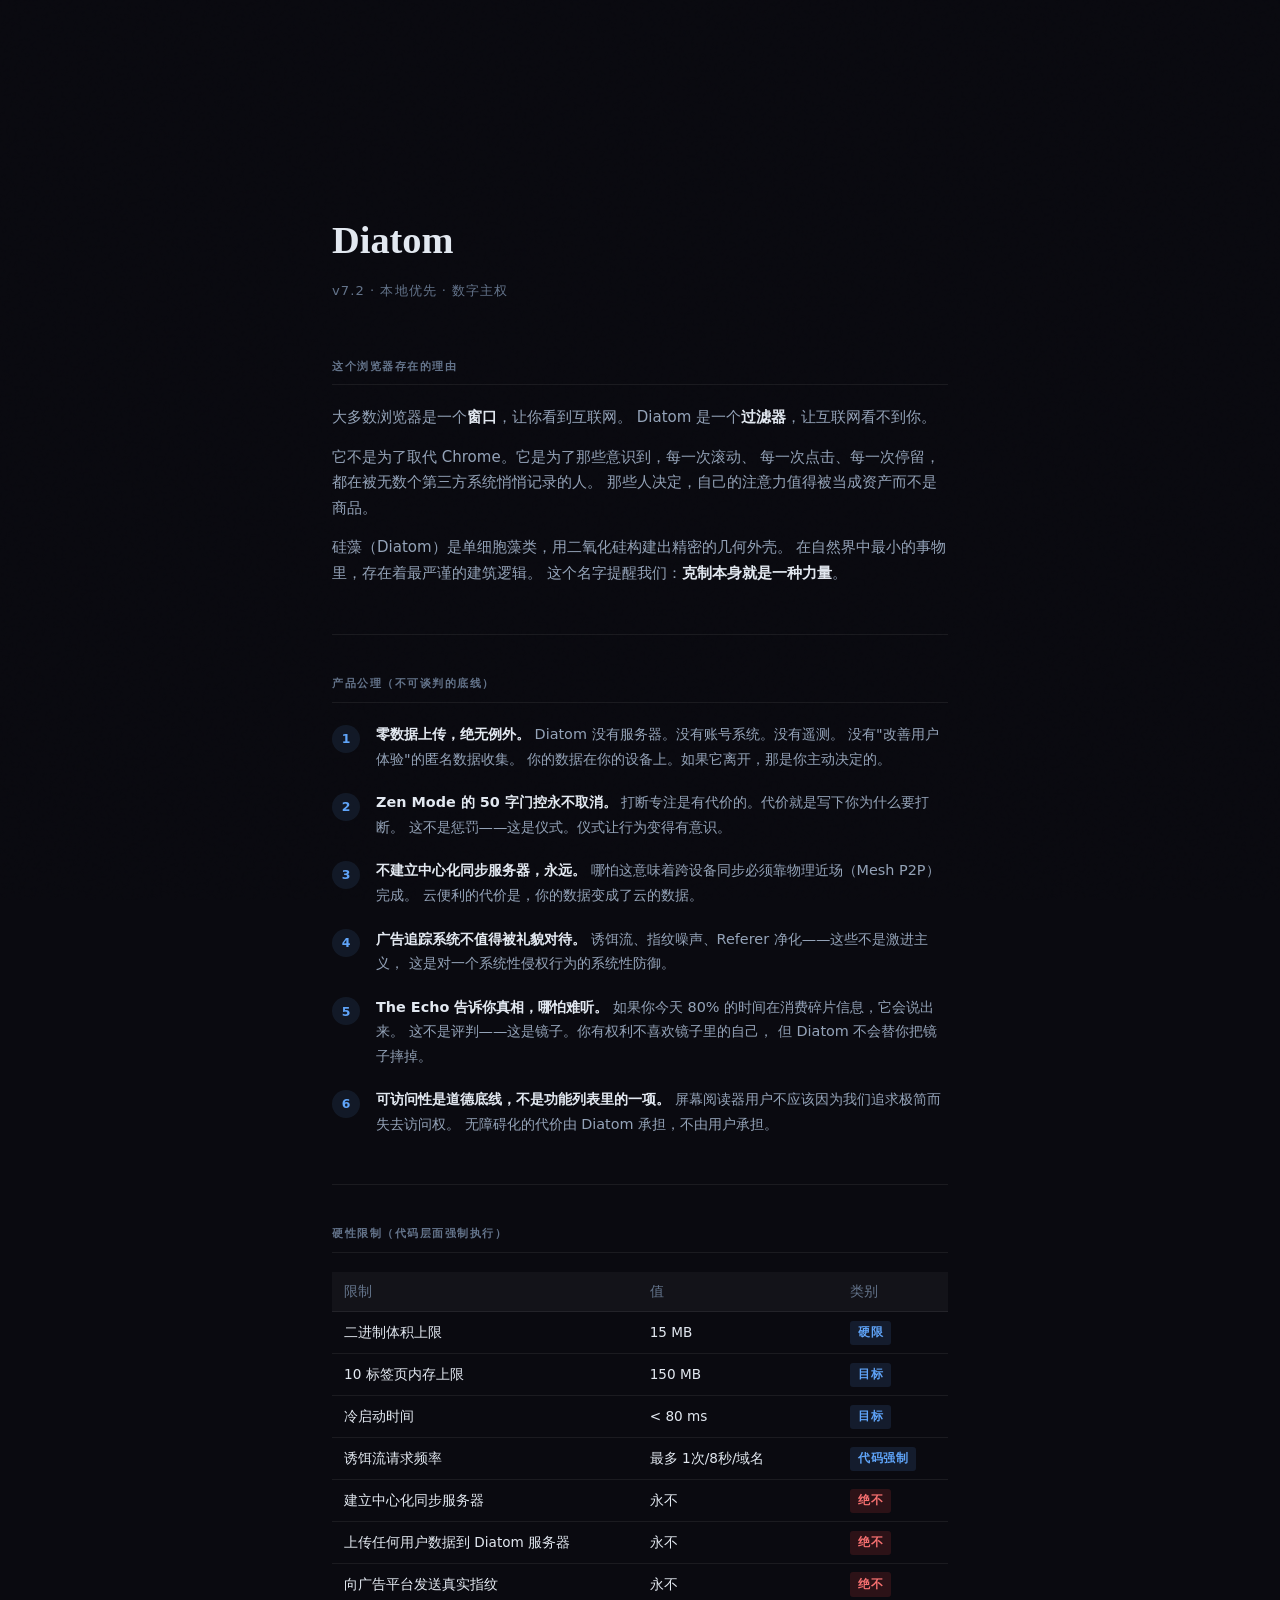
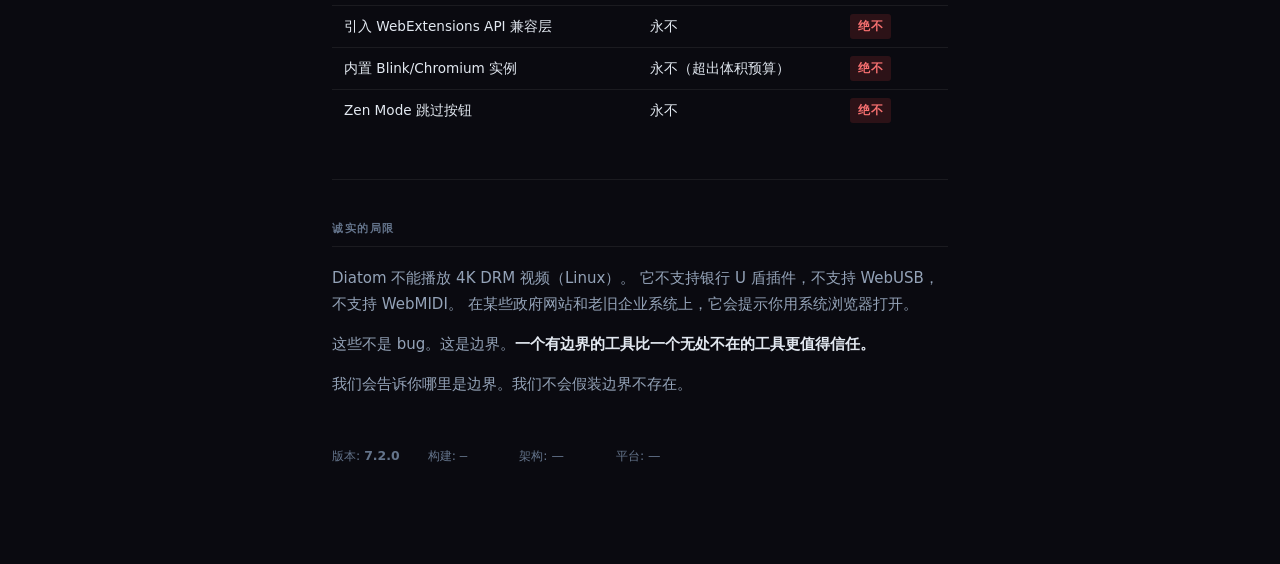
==== src/ui/about.html @ 50a4c8ef "Add files via upload" ====
<!DOCTYPE html>
<html lang="zh">
<head>
  <meta charset="UTF-8">
  <meta name="viewport" content="width=device-width, initial-scale=1">
  <title>关于 Diatom</title>
  <style>
    :root {
      --bg:    #0a0a10;
      --fg:    #e2e8f0;
      --muted: #64748b;
      --blue:  #60a5fa;
      --teal:  #2dd4bf;
      --amber: #fbbf24;
      --line:  rgba(255,255,255,.07);
    }
    * { box-sizing: border-box; margin: 0; padding: 0; }
    body {
      background: var(--bg); color: var(--fg);
      font-family: 'Inter', system-ui, sans-serif;
      font-size: 15px; line-height: 1.7;
      min-height: 100vh;
    }

    /* Film grain overlay */
    body::before {
      content: ''; position: fixed; inset: 0; z-index: 0; pointer-events: none;
      background-image: url("data:image/svg+xml,%3Csvg viewBox='0 0 256 256' xmlns='http://www.w3.org/2000/svg'%3E%3Cfilter id='noise'%3E%3CfeTurbulence type='fractalNoise' baseFrequency='0.9' numOctaves='4' stitchTiles='stitch'/%3E%3C/filter%3E%3Crect width='100%25' height='100%25' filter='url(%23noise)' opacity='0.04'/%3E%3C/svg%3E");
      opacity: .15;
    }

    .page { position: relative; z-index: 1; max-width: 680px; margin: 0 auto; padding: 5rem 2rem 6rem; }

    /* Diatom glyph */
    .glyph-wrap { display: flex; justify-content: center; margin-bottom: 3rem; }
    .glyph-wrap canvas { border-radius: 50%; }

    h1 {
      font-family: 'Playfair Display', Georgia, serif;
      font-size: 2.4rem; font-weight: 700;
      color: var(--fg); margin-bottom: .4rem;
    }
    .version { color: var(--muted); font-size: .82rem; letter-spacing: .08em; margin-bottom: 3.5rem; }

    section { margin-bottom: 3rem; }
    h2 {
      font-size: .68rem; letter-spacing: .14em; text-transform: uppercase;
      color: var(--muted); border-bottom: 1px solid var(--line);
      padding-bottom: .5rem; margin-bottom: 1.2rem;
    }
    p { color: #94a3b8; margin-bottom: .9rem; }
    p strong { color: var(--fg); font-weight: 600; }

    /* Hard limits table */
    .limits { width: 100%; border-collapse: collapse; font-size: .85rem; }
    .limits th {
      text-align: left; padding: .5rem .75rem;
      background: rgba(255,255,255,.04); color: var(--muted);
      font-weight: 500; border-bottom: 1px solid var(--line);
    }
    .limits td { padding: .5rem .75rem; border-bottom: 1px solid var(--line); }
    .limits tr:last-child td { border-bottom: none; }
    .limits .badge {
      display: inline-block; padding: .15rem .5rem; border-radius: 3px;
      font-size: .72rem; font-weight: 600; letter-spacing: .04em;
    }
    .badge-never  { background: rgba(239,68,68,.15);  color: #f87171; }
    .badge-always { background: rgba(96,165,250,.12); color: #60a5fa; }

    /* Axioms */
    .axiom { display: flex; gap: 1rem; margin-bottom: 1.2rem; align-items: flex-start; }
    .axiom-num {
      flex-shrink: 0; width: 28px; height: 28px; border-radius: 50%;
      background: rgba(96,165,250,.1); color: var(--blue);
      display: flex; align-items: center; justify-content: center;
      font-size: .78rem; font-weight: 700; margin-top: .15rem;
    }
    .axiom-body { color: #94a3b8; font-size: .9rem; }
    .axiom-body strong { color: var(--fg); }

    /* Build info */
    .meta { font-size: .78rem; color: var(--muted); margin-top: 3rem; }
    .meta span { display: inline-block; margin-right: 1.5rem; }
    #build-hash { font-family: 'Courier New', monospace; }

    /* Separator */
    hr { border: none; border-top: 1px solid var(--line); margin: 2.5rem 0; }
  </style>
</head>
<body>
<div class="page">

  <!-- Generative glyph (rendered by engine) -->
  <div class="glyph-wrap">
    <canvas id="about-glyph" width="80" height="80"></canvas>
  </div>

  <h1>Diatom</h1>
  <div class="version" id="version-line">v7.2 · 本地优先 · 数字主权</div>

  <section>
    <h2>这个浏览器存在的理由</h2>
    <p>
      大多数浏览器是一个<strong>窗口</strong>，让你看到互联网。
      Diatom 是一个<strong>过滤器</strong>，让互联网看不到你。
    </p>
    <p>
      它不是为了取代 Chrome。它是为了那些意识到，每一次滚动、
      每一次点击、每一次停留，都在被无数个第三方系统悄悄记录的人。
      那些人决定，自己的注意力值得被当成资产而不是商品。
    </p>
    <p>
      硅藻（Diatom）是单细胞藻类，用二氧化硅构建出精密的几何外壳。
      在自然界中最小的事物里，存在着最严谨的建筑逻辑。
      这个名字提醒我们：<strong>克制本身就是一种力量</strong>。
    </p>
  </section>

  <hr>

  <section>
    <h2>产品公理（不可谈判的底线）</h2>

    <div class="axiom">
      <div class="axiom-num">1</div>
      <div class="axiom-body">
        <strong>零数据上传，绝无例外。</strong>
        Diatom 没有服务器。没有账号系统。没有遥测。
        没有"改善用户体验"的匿名数据收集。
        你的数据在你的设备上。如果它离开，那是你主动决定的。
      </div>
    </div>

    <div class="axiom">
      <div class="axiom-num">2</div>
      <div class="axiom-body">
        <strong>Zen Mode 的 50 字门控永不取消。</strong>
        打断专注是有代价的。代价就是写下你为什么要打断。
        这不是惩罚——这是仪式。仪式让行为变得有意识。
      </div>
    </div>

    <div class="axiom">
      <div class="axiom-num">3</div>
      <div class="axiom-body">
        <strong>不建立中心化同步服务器，永远。</strong>
        哪怕这意味着跨设备同步必须靠物理近场（Mesh P2P）完成。
        云便利的代价是，你的数据变成了云的数据。
      </div>
    </div>

    <div class="axiom">
      <div class="axiom-num">4</div>
      <div class="axiom-body">
        <strong>广告追踪系统不值得被礼貌对待。</strong>
        诱饵流、指纹噪声、Referer 净化——这些不是激进主义，
        这是对一个系统性侵权行为的系统性防御。
      </div>
    </div>

    <div class="axiom">
      <div class="axiom-num">5</div>
      <div class="axiom-body">
        <strong>The Echo 告诉你真相，哪怕难听。</strong>
        如果你今天 80% 的时间在消费碎片信息，它会说出来。
        这不是评判——这是镜子。你有权利不喜欢镜子里的自己，
        但 Diatom 不会替你把镜子摔掉。
      </div>
    </div>

    <div class="axiom">
      <div class="axiom-num">6</div>
      <div class="axiom-body">
        <strong>可访问性是道德底线，不是功能列表里的一项。</strong>
        屏幕阅读器用户不应该因为我们追求极简而失去访问权。
        无障碍化的代价由 Diatom 承担，不由用户承担。
      </div>
    </div>
  </section>

  <hr>

  <section>
    <h2>硬性限制（代码层面强制执行）</h2>
    <table class="limits">
      <thead>
        <tr><th>限制</th><th>值</th><th>类别</th></tr>
      </thead>
      <tbody>
        <tr>
          <td>二进制体积上限</td>
          <td>15 MB</td>
          <td><span class="badge badge-always">硬限</span></td>
        </tr>
        <tr>
          <td>10 标签页内存上限</td>
          <td>150 MB</td>
          <td><span class="badge badge-always">目标</span></td>
        </tr>
        <tr>
          <td>冷启动时间</td>
          <td>&lt; 80 ms</td>
          <td><span class="badge badge-always">目标</span></td>
        </tr>
        <tr>
          <td>诱饵流请求频率</td>
          <td>最多 1次/8秒/域名</td>
          <td><span class="badge badge-always">代码强制</span></td>
        </tr>
        <tr>
          <td>建立中心化同步服务器</td>
          <td>永不</td>
          <td><span class="badge badge-never">绝不</span></td>
        </tr>
        <tr>
          <td>上传任何用户数据到 Diatom 服务器</td>
          <td>永不</td>
          <td><span class="badge badge-never">绝不</span></td>
        </tr>
        <tr>
          <td>向广告平台发送真实指纹</td>
          <td>永不</td>
          <td><span class="badge badge-never">绝不</span></td>
        </tr>
        <tr>
          <td>引入 WebExtensions API 兼容层</td>
          <td>永不</td>
          <td><span class="badge badge-never">绝不</span></td>
        </tr>
        <tr>
          <td>内置 Blink/Chromium 实例</td>
          <td>永不（超出体积预算）</td>
          <td><span class="badge badge-never">绝不</span></td>
        </tr>
        <tr>
          <td>Zen Mode 跳过按钮</td>
          <td>永不</td>
          <td><span class="badge badge-never">绝不</span></td>
        </tr>
      </tbody>
    </table>
  </section>

  <hr>

  <section>
    <h2>诚实的局限</h2>
    <p>
      Diatom 不能播放 4K DRM 视频（Linux）。
      它不支持银行 U 盾插件，不支持 WebUSB，不支持 WebMIDI。
      在某些政府网站和老旧企业系统上，它会提示你用系统浏览器打开。
    </p>
    <p>
      这些不是 bug。这是边界。<strong>一个有边界的工具比一个无处不在的工具更值得信任。</strong>
    </p>
    <p>
      我们会告诉你哪里是边界。我们不会假装边界不存在。
    </p>
  </section>

  <div class="meta">
    <span>版本: <strong id="about-version">7.2.0</strong></span>
    <span>构建: <span id="build-hash">—</span></span>
    <span>架构: <span id="about-arch">—</span></span>
    <span>平台: <span id="about-os">—</span></span>
  </div>
</div>

<script type="module">
  import { renderDiatomSvg } from '/features/diatom-engine.js';
  import { invoke } from '/browser/ipc.js';

  // Render a default glyph for the about page
  const canvas = document.getElementById('about-glyph');
  renderDiatomSvg(canvas, { focus: 0.7, breadth: 0.5, density: 0.6 });

  // Populate build info
  try {
    const info = await invoke('cmd_system_info');
    document.getElementById('about-version').textContent = info.version ?? '7.2.0';
    document.getElementById('about-arch').textContent    = info.arch   ?? '—';
    document.getElementById('about-os').textContent      = info.os     ?? '—';
    document.getElementById('version-line').textContent  = `v${info.version} · 本地优先 · 数字主权`;
    // Build hash: hash of the UA string as a proxy (no build system available here)
    const enc  = new TextEncoder();
    const buf  = await crypto.subtle.digest('SHA-256', enc.encode(info.ua ?? ''));
    const hex  = Array.from(new Uint8Array(buf)).map(b => b.toString(16).padStart(2,'0')).join('');
    document.getElementById('build-hash').textContent = hex.slice(0, 8);
  } catch { /* running outside Tauri — defaults are fine */ }
</script>
</body>
</html>
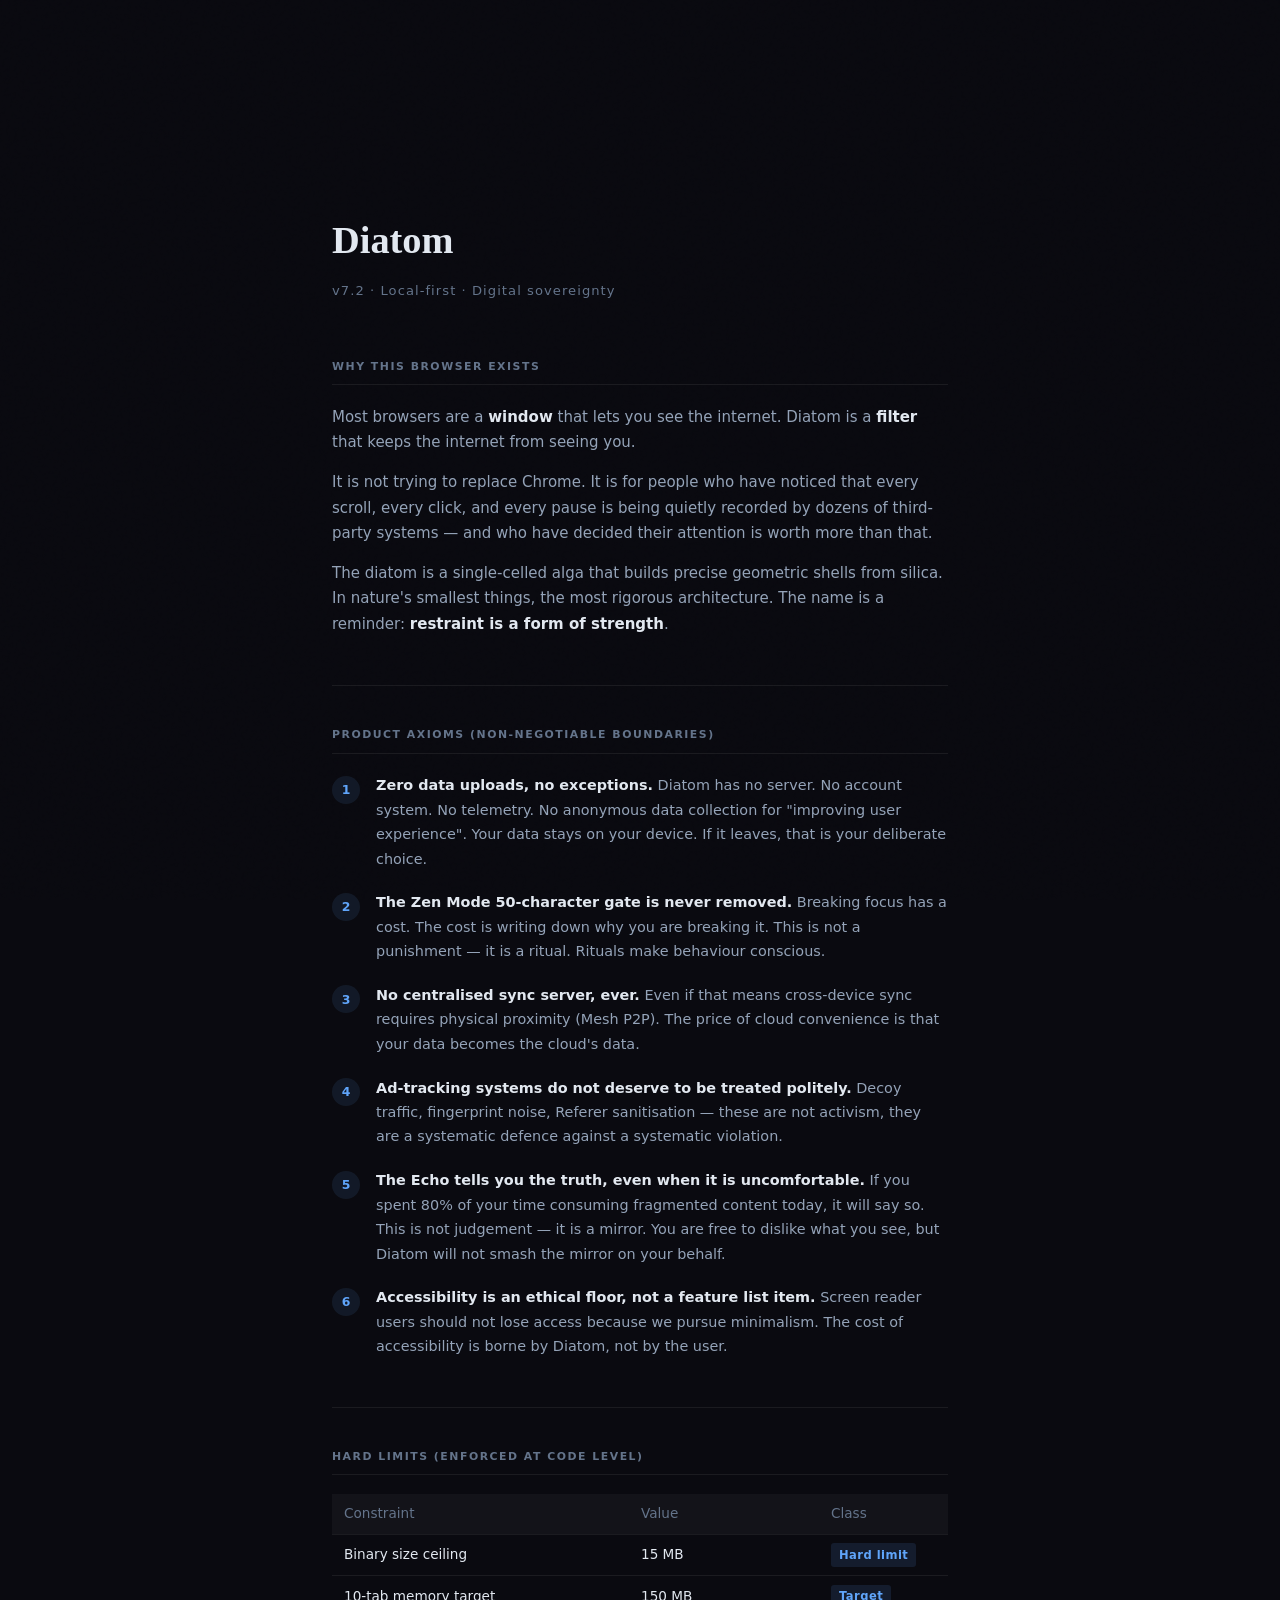
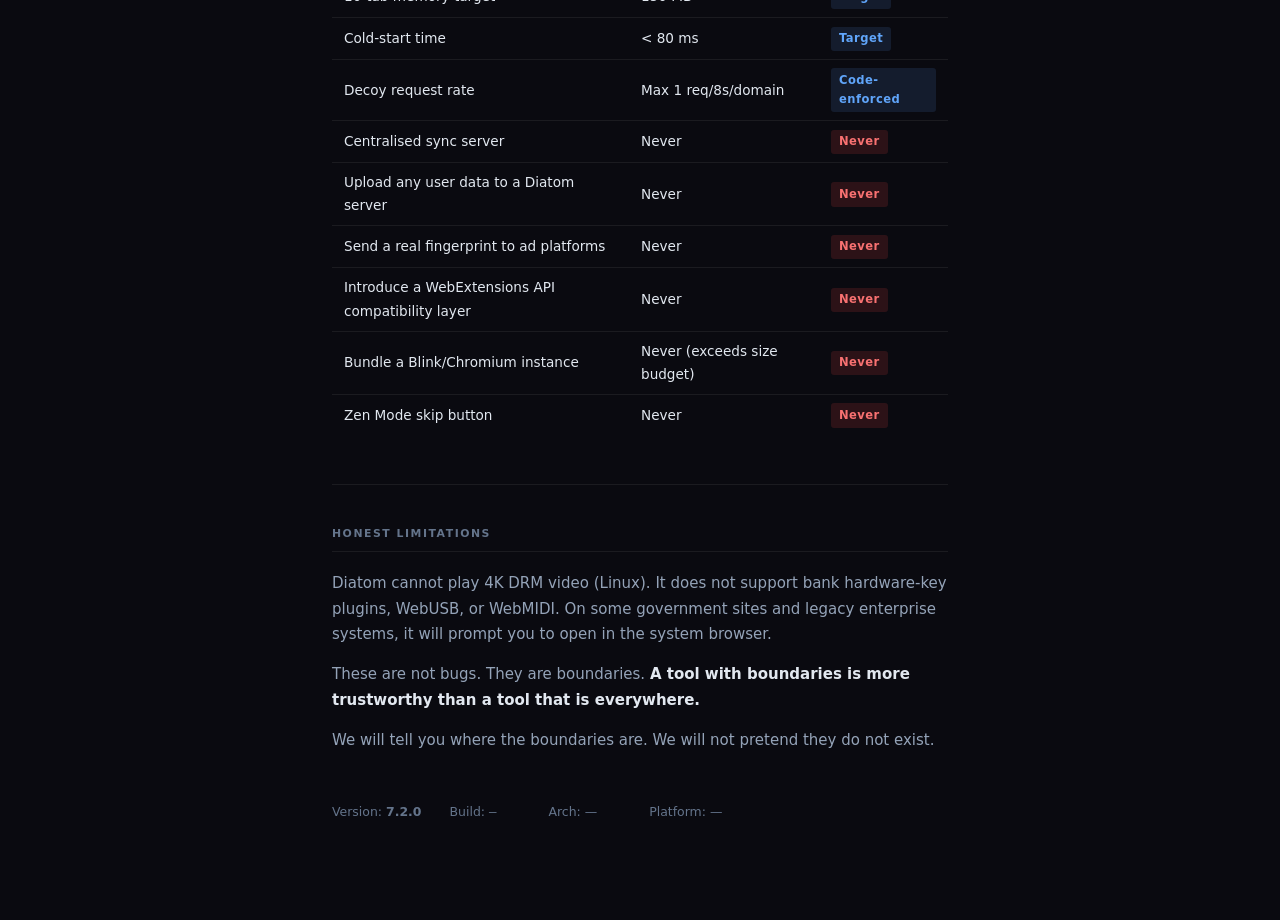
==== commit 10c8a6b2: "Add files via upload" ====
--- a/src/ui/about.html
+++ b/src/ui/about.html
@@ -1,9 +1,9 @@
 <!DOCTYPE html>
-<html lang="zh">
+<html lang="en">
 <head>
   <meta charset="UTF-8">
   <meta name="viewport" content="width=device-width, initial-scale=1">
-  <title>关于 Diatom</title>
+  <title>About Diatom</title>
   <style>
     :root {
       --bg:    #0a0a10;
@@ -96,84 +96,84 @@
   </div>
 
   <h1>Diatom</h1>
-  <div class="version" id="version-line">v7.2 · 本地优先 · 数字主权</div>
-
-  <section>
-    <h2>这个浏览器存在的理由</h2>
-    <p>
-      大多数浏览器是一个<strong>窗口</strong>，让你看到互联网。
-      Diatom 是一个<strong>过滤器</strong>，让互联网看不到你。
-    </p>
-    <p>
-      它不是为了取代 Chrome。它是为了那些意识到，每一次滚动、
-      每一次点击、每一次停留，都在被无数个第三方系统悄悄记录的人。
-      那些人决定，自己的注意力值得被当成资产而不是商品。
-    </p>
-    <p>
-      硅藻（Diatom）是单细胞藻类，用二氧化硅构建出精密的几何外壳。
-      在自然界中最小的事物里，存在着最严谨的建筑逻辑。
-      这个名字提醒我们：<strong>克制本身就是一种力量</strong>。
+  <div class="version" id="version-line">v7.2 · Local-first · Digital sovereignty</div>
+
+  <section>
+    <h2>Why this browser exists</h2>
+    <p>
+      Most browsers are a <strong>window</strong> that lets you see the internet.
+      Diatom is a <strong>filter</strong> that keeps the internet from seeing you.
+    </p>
+    <p>
+      It is not trying to replace Chrome. It is for people who have noticed that every scroll,
+      every click, and every pause is being quietly recorded by dozens of third-party systems —
+      and who have decided their attention is worth more than that.
+    </p>
+    <p>
+      The diatom is a single-celled alga that builds precise geometric shells from silica.
+      In nature's smallest things, the most rigorous architecture.
+      The name is a reminder: <strong>restraint is a form of strength</strong>.
     </p>
   </section>
 
   <hr>
 
   <section>
-    <h2>产品公理（不可谈判的底线）</h2>
+    <h2>Product axioms (non-negotiable boundaries)</h2>
 
     <div class="axiom">
       <div class="axiom-num">1</div>
       <div class="axiom-body">
-        <strong>零数据上传，绝无例外。</strong>
-        Diatom 没有服务器。没有账号系统。没有遥测。
-        没有"改善用户体验"的匿名数据收集。
-        你的数据在你的设备上。如果它离开，那是你主动决定的。
+        <strong>Zero data uploads, no exceptions.</strong>
+        Diatom has no server. No account system. No telemetry.
+        No anonymous data collection for "improving user experience".
+        Your data stays on your device. If it leaves, that is your deliberate choice.
       </div>
     </div>
 
     <div class="axiom">
       <div class="axiom-num">2</div>
       <div class="axiom-body">
-        <strong>Zen Mode 的 50 字门控永不取消。</strong>
-        打断专注是有代价的。代价就是写下你为什么要打断。
-        这不是惩罚——这是仪式。仪式让行为变得有意识。
+        <strong>The Zen Mode 50-character gate is never removed.</strong>
+        Breaking focus has a cost. The cost is writing down why you are breaking it.
+        This is not a punishment — it is a ritual. Rituals make behaviour conscious.
       </div>
     </div>
 
     <div class="axiom">
       <div class="axiom-num">3</div>
       <div class="axiom-body">
-        <strong>不建立中心化同步服务器，永远。</strong>
-        哪怕这意味着跨设备同步必须靠物理近场（Mesh P2P）完成。
-        云便利的代价是，你的数据变成了云的数据。
+        <strong>No centralised sync server, ever.</strong>
+        Even if that means cross-device sync requires physical proximity (Mesh P2P).
+        The price of cloud convenience is that your data becomes the cloud's data.
       </div>
     </div>
 
     <div class="axiom">
       <div class="axiom-num">4</div>
       <div class="axiom-body">
-        <strong>广告追踪系统不值得被礼貌对待。</strong>
-        诱饵流、指纹噪声、Referer 净化——这些不是激进主义，
-        这是对一个系统性侵权行为的系统性防御。
+        <strong>Ad-tracking systems do not deserve to be treated politely.</strong>
+        Decoy traffic, fingerprint noise, Referer sanitisation — these are not activism,
+        they are a systematic defence against a systematic violation.
       </div>
     </div>
 
     <div class="axiom">
       <div class="axiom-num">5</div>
       <div class="axiom-body">
-        <strong>The Echo 告诉你真相，哪怕难听。</strong>
-        如果你今天 80% 的时间在消费碎片信息，它会说出来。
-        这不是评判——这是镜子。你有权利不喜欢镜子里的自己，
-        但 Diatom 不会替你把镜子摔掉。
+        <strong>The Echo tells you the truth, even when it is uncomfortable.</strong>
+        If you spent 80% of your time consuming fragmented content today, it will say so.
+        This is not judgement — it is a mirror. You are free to dislike what you see,
+        but Diatom will not smash the mirror on your behalf.
       </div>
     </div>
 
     <div class="axiom">
       <div class="axiom-num">6</div>
       <div class="axiom-body">
-        <strong>可访问性是道德底线，不是功能列表里的一项。</strong>
-        屏幕阅读器用户不应该因为我们追求极简而失去访问权。
-        无障碍化的代价由 Diatom 承担，不由用户承担。
+        <strong>Accessibility is an ethical floor, not a feature list item.</strong>
+        Screen reader users should not lose access because we pursue minimalism.
+        The cost of accessibility is borne by Diatom, not by the user.
       </div>
     </div>
   </section>
@@ -181,61 +181,61 @@
   <hr>
 
   <section>
-    <h2>硬性限制（代码层面强制执行）</h2>
+    <h2>Hard limits (enforced at code level)</h2>
     <table class="limits">
       <thead>
-        <tr><th>限制</th><th>值</th><th>类别</th></tr>
+        <tr><th>Constraint</th><th>Value</th><th>Class</th></tr>
       </thead>
       <tbody>
         <tr>
-          <td>二进制体积上限</td>
+          <td>Binary size ceiling</td>
           <td>15 MB</td>
-          <td><span class="badge badge-always">硬限</span></td>
-        </tr>
-        <tr>
-          <td>10 标签页内存上限</td>
+          <td><span class="badge badge-always">Hard limit</span></td>
+        </tr>
+        <tr>
+          <td>10-tab memory target</td>
           <td>150 MB</td>
-          <td><span class="badge badge-always">目标</span></td>
-        </tr>
-        <tr>
-          <td>冷启动时间</td>
+          <td><span class="badge badge-always">Target</span></td>
+        </tr>
+        <tr>
+          <td>Cold-start time</td>
           <td>&lt; 80 ms</td>
-          <td><span class="badge badge-always">目标</span></td>
-        </tr>
-        <tr>
-          <td>诱饵流请求频率</td>
-          <td>最多 1次/8秒/域名</td>
-          <td><span class="badge badge-always">代码强制</span></td>
-        </tr>
-        <tr>
-          <td>建立中心化同步服务器</td>
-          <td>永不</td>
-          <td><span class="badge badge-never">绝不</span></td>
-        </tr>
-        <tr>
-          <td>上传任何用户数据到 Diatom 服务器</td>
-          <td>永不</td>
-          <td><span class="badge badge-never">绝不</span></td>
-        </tr>
-        <tr>
-          <td>向广告平台发送真实指纹</td>
-          <td>永不</td>
-          <td><span class="badge badge-never">绝不</span></td>
-        </tr>
-        <tr>
-          <td>引入 WebExtensions API 兼容层</td>
-          <td>永不</td>
-          <td><span class="badge badge-never">绝不</span></td>
-        </tr>
-        <tr>
-          <td>内置 Blink/Chromium 实例</td>
-          <td>永不（超出体积预算）</td>
-          <td><span class="badge badge-never">绝不</span></td>
-        </tr>
-        <tr>
-          <td>Zen Mode 跳过按钮</td>
-          <td>永不</td>
-          <td><span class="badge badge-never">绝不</span></td>
+          <td><span class="badge badge-always">Target</span></td>
+        </tr>
+        <tr>
+          <td>Decoy request rate</td>
+          <td>Max 1 req/8s/domain</td>
+          <td><span class="badge badge-always">Code-enforced</span></td>
+        </tr>
+        <tr>
+          <td>Centralised sync server</td>
+          <td>Never</td>
+          <td><span class="badge badge-never">Never</span></td>
+        </tr>
+        <tr>
+          <td>Upload any user data to a Diatom server</td>
+          <td>Never</td>
+          <td><span class="badge badge-never">Never</span></td>
+        </tr>
+        <tr>
+          <td>Send a real fingerprint to ad platforms</td>
+          <td>Never</td>
+          <td><span class="badge badge-never">Never</span></td>
+        </tr>
+        <tr>
+          <td>Introduce a WebExtensions API compatibility layer</td>
+          <td>Never</td>
+          <td><span class="badge badge-never">Never</span></td>
+        </tr>
+        <tr>
+          <td>Bundle a Blink/Chromium instance</td>
+          <td>Never (exceeds size budget)</td>
+          <td><span class="badge badge-never">Never</span></td>
+        </tr>
+        <tr>
+          <td>Zen Mode skip button</td>
+          <td>Never</td>
+          <td><span class="badge badge-never">Never</span></td>
         </tr>
       </tbody>
     </table>
@@ -244,25 +244,25 @@
   <hr>
 
   <section>
-    <h2>诚实的局限</h2>
-    <p>
-      Diatom 不能播放 4K DRM 视频（Linux）。
-      它不支持银行 U 盾插件，不支持 WebUSB，不支持 WebMIDI。
-      在某些政府网站和老旧企业系统上，它会提示你用系统浏览器打开。
-    </p>
-    <p>
-      这些不是 bug。这是边界。<strong>一个有边界的工具比一个无处不在的工具更值得信任。</strong>
-    </p>
-    <p>
-      我们会告诉你哪里是边界。我们不会假装边界不存在。
+    <h2>Honest limitations</h2>
+    <p>
+      Diatom cannot play 4K DRM video (Linux). It does not support bank hardware-key plugins,
+      WebUSB, or WebMIDI. On some government sites and legacy enterprise systems,
+      it will prompt you to open in the system browser.
+    </p>
+    <p>
+      These are not bugs. They are boundaries. <strong>A tool with boundaries is more trustworthy than a tool that is everywhere.</strong>
+    </p>
+    <p>
+      We will tell you where the boundaries are. We will not pretend they do not exist.
     </p>
   </section>
 
   <div class="meta">
-    <span>版本: <strong id="about-version">7.2.0</strong></span>
-    <span>构建: <span id="build-hash">—</span></span>
-    <span>架构: <span id="about-arch">—</span></span>
-    <span>平台: <span id="about-os">—</span></span>
+    <span>Version: <strong id="about-version">7.2.0</strong></span>
+    <span>Build: <span id="build-hash">—</span></span>
+    <span>Arch: <span id="about-arch">—</span></span>
+    <span>Platform: <span id="about-os">—</span></span>
   </div>
 </div>
 
@@ -280,7 +280,7 @@
     document.getElementById('about-version').textContent = info.version ?? '7.2.0';
     document.getElementById('about-arch').textContent    = info.arch   ?? '—';
     document.getElementById('about-os').textContent      = info.os     ?? '—';
-    document.getElementById('version-line').textContent  = `v${info.version} · 本地优先 · 数字主权`;
+    document.getElementById('version-line').textContent  = `v${info.version} · Local-first · Digital sovereignty`;
     // Build hash: hash of the UA string as a proxy (no build system available here)
     const enc  = new TextEncoder();
     const buf  = await crypto.subtle.digest('SHA-256', enc.encode(info.ua ?? ''));
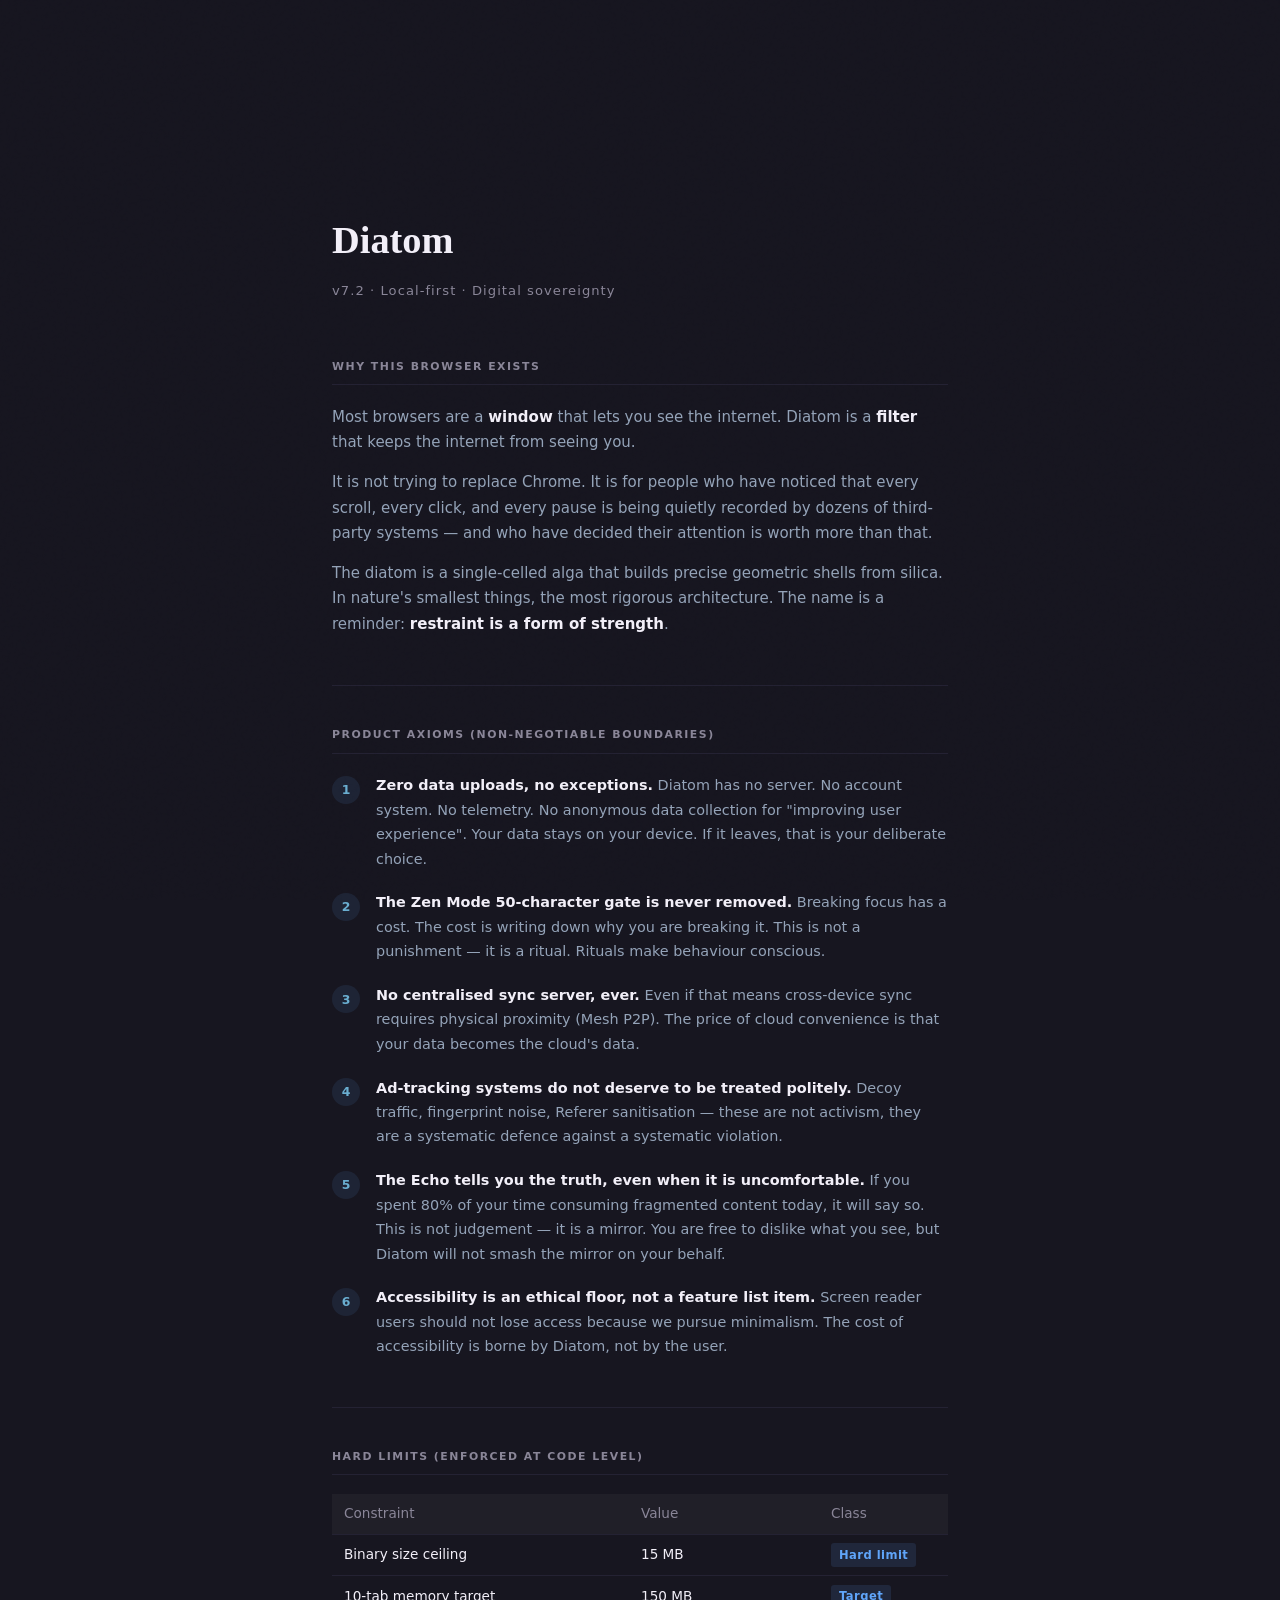
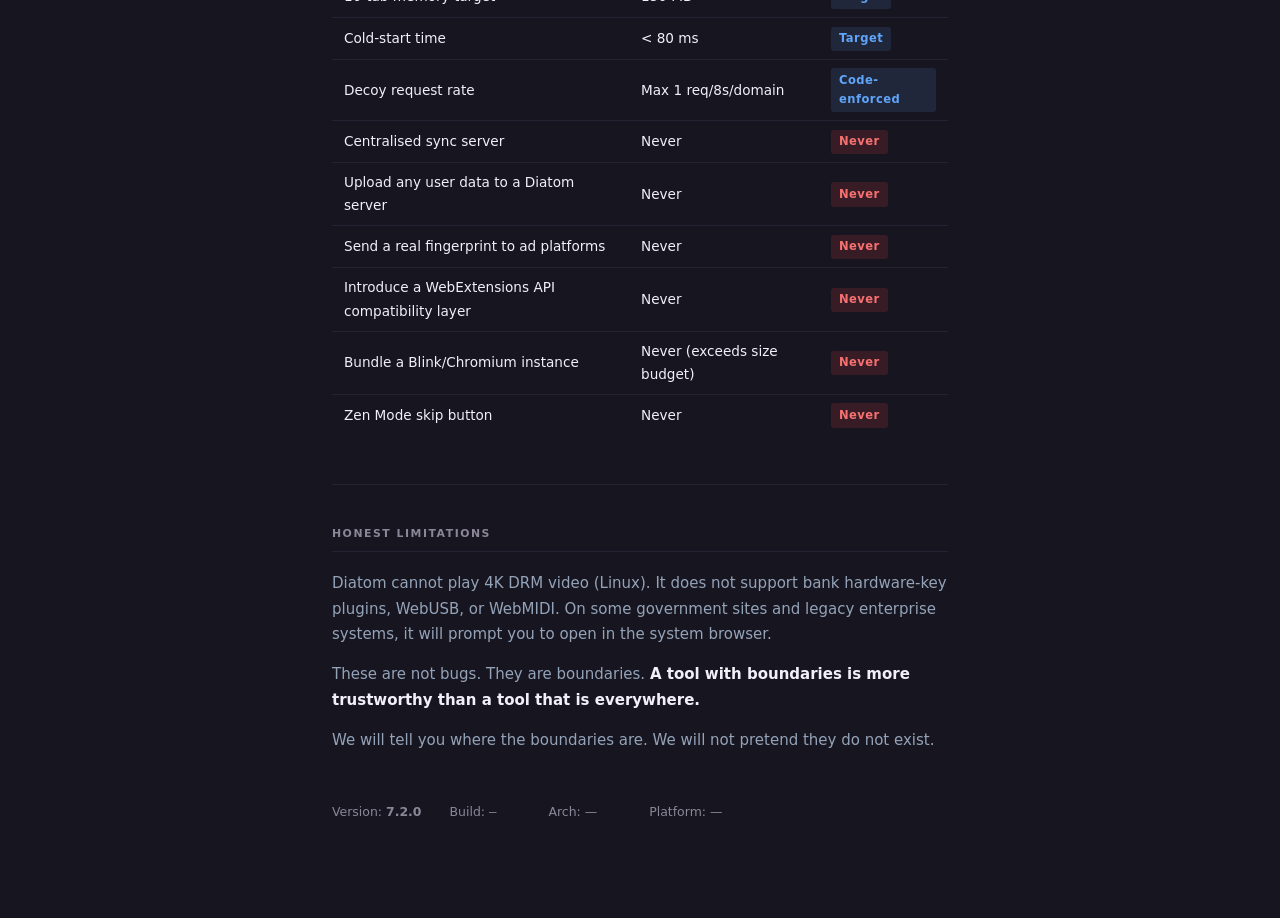
==== commit 0ca9508e: "v0.14.3" ====
--- a/src/ui/about.html
+++ b/src/ui/about.html
@@ -1,271 +1,263 @@
 <!DOCTYPE html>
 <html lang="en">
-<head>
-  <meta charset="UTF-8">
-  <meta name="viewport" content="width=device-width, initial-scale=1">
-  <title>About Diatom</title>
+<head> <meta charset="UTF-8"> <meta name="viewport" content="width=device-width, initial-scale=1"> <title>About Diatom</title> <!-- P3 fix: load fonts locally — Inter, Playfair Display, DM Sans, DM Mono --> <link rel="stylesheet" href="../fonts.css"> <!-- P1 fix: dark-mode auto-detection (about.html is always dark, but keep consistent) -->
+  <script>
+    (function () {
+      var stored = localStorage.getItem('diatom-theme');
+      var prefersDark = window.matchMedia('(prefers-color-scheme: dark)').matches;
+      document.documentElement.setAttribute('data-theme', stored || (prefersDark ? 'dark' : 'light'));
+      window.matchMedia('(prefers-color-scheme: dark)').addEventListener('change', function (e) {
+        if (!localStorage.getItem('diatom-theme'))
+          document.documentElement.setAttribute('data-theme', e.matches ? 'dark' : 'light');
+      });
+    })();
+</script>
   <style>
-    :root {
-      --bg:    #0a0a10;
-      --fg:    #e2e8f0;
-      --muted: #64748b;
-      --blue:  #60a5fa;
-      --teal:  #2dd4bf;
-      --amber: #fbbf24;
-      --line:  rgba(255,255,255,.07);
-    }
-    * { box-sizing: border-box; margin: 0; padding: 0; }
-    body {
-      background: var(--bg); color: var(--fg);
-      font-family: 'Inter', system-ui, sans-serif;
-      font-size: 15px; line-height: 1.7;
-      min-height: 100vh;
-    }
-
-    /* Film grain overlay */
-    body::before {
-      content: ''; position: fixed; inset: 0; z-index: 0; pointer-events: none;
-      background-image: url("data:image/svg+xml,%3Csvg viewBox='0 0 256 256' xmlns='http://www.w3.org/2000/svg'%3E%3Cfilter id='noise'%3E%3CfeTurbulence type='fractalNoise' baseFrequency='0.9' numOctaves='4' stitchTiles='stitch'/%3E%3C/filter%3E%3Crect width='100%25' height='100%25' filter='url(%23noise)' opacity='0.04'/%3E%3C/svg%3E");
-      opacity: .15;
-    }
-
-    .page { position: relative; z-index: 1; max-width: 680px; margin: 0 auto; padding: 5rem 2rem 6rem; }
-
-    /* Diatom glyph */
-    .glyph-wrap { display: flex; justify-content: center; margin-bottom: 3rem; }
-    .glyph-wrap canvas { border-radius: 50%; }
-
-    h1 {
-      font-family: 'Playfair Display', Georgia, serif;
-      font-size: 2.4rem; font-weight: 700;
-      color: var(--fg); margin-bottom: .4rem;
-    }
-    .version { color: var(--muted); font-size: .82rem; letter-spacing: .08em; margin-bottom: 3.5rem; }
-
-    section { margin-bottom: 3rem; }
-    h2 {
-      font-size: .68rem; letter-spacing: .14em; text-transform: uppercase;
-      color: var(--muted); border-bottom: 1px solid var(--line);
-      padding-bottom: .5rem; margin-bottom: 1.2rem;
-    }
-    p { color: #94a3b8; margin-bottom: .9rem; }
-    p strong { color: var(--fg); font-weight: 600; }
-
-    /* Hard limits table */
-    .limits { width: 100%; border-collapse: collapse; font-size: .85rem; }
-    .limits th {
-      text-align: left; padding: .5rem .75rem;
-      background: rgba(255,255,255,.04); color: var(--muted);
-      font-weight: 500; border-bottom: 1px solid var(--line);
-    }
-    .limits td { padding: .5rem .75rem; border-bottom: 1px solid var(--line); }
-    .limits tr:last-child td { border-bottom: none; }
-    .limits .badge {
-      display: inline-block; padding: .15rem .5rem; border-radius: 3px;
-      font-size: .72rem; font-weight: 600; letter-spacing: .04em;
-    }
-    .badge-never  { background: rgba(239,68,68,.15);  color: #f87171; }
-    .badge-always { background: rgba(96,165,250,.12); color: #60a5fa; }
-
-    /* Axioms */
-    .axiom { display: flex; gap: 1rem; margin-bottom: 1.2rem; align-items: flex-start; }
-    .axiom-num {
-      flex-shrink: 0; width: 28px; height: 28px; border-radius: 50%;
-      background: rgba(96,165,250,.1); color: var(--blue);
-      display: flex; align-items: center; justify-content: center;
-      font-size: .78rem; font-weight: 700; margin-top: .15rem;
-    }
-    .axiom-body { color: #94a3b8; font-size: .9rem; }
-    .axiom-body strong { color: var(--fg); }
-
-    /* Build info */
-    .meta { font-size: .78rem; color: var(--muted); margin-top: 3rem; }
-    .meta span { display: inline-block; margin-right: 1.5rem; }
-    #build-hash { font-family: 'Courier New', monospace; }
-
-    /* Separator */
-    hr { border: none; border-top: 1px solid var(--line); margin: 2.5rem 0; }
-  </style>
+*,
+*::before,
+*::after {
+  box-sizing: border-box;
+  margin:     0;
+  padding:    0;
+}
+
+:root {
+  --bg:#171620;
+  --bg-2:#1F1E2C;
+  --fg:#F2EFF8;
+  --muted:#8A8698;
+  --blue:#6AAED0;
+  --teal:#BCC8BC;
+  --amber:#C49248;
+  --line:rgba(160,150,225,0.10);
+  --glass:rgba(64,56,102,0.60);
+  --glass-border:rgba(130,120,200,0.24);
+  --glass-inset:rgba(160,150,225,0.14);
+}
+
+* {
+  box-sizing:border-box;
+  margin:0;
+  padding:0;
+}
+
+body {
+  background:var(--bg);
+  color:var(--fg);
+  font-family:var(--f-body,'Inter',system-ui,sans-serif);
+  font-size:15px;
+  line-height:1.7;
+  min-height:100vh;
+}
+
+body::before {
+  content:'';
+  position:fixed;
+  inset:0;
+  z-index:0;
+  pointer-events:none;
+  background-image:url("data:image/svg+xml,%3Csvg viewBox='0 0 256 256' xmlns='http://www.w3.org/2000/svg'%3E%3Cfilter id='noise'%3E%3CfeTurbulence type='fractalNoise' baseFrequency='0.9' numOctaves='4' stitchTiles='stitch'/%3E%3C/filter%3E%3Crect width='100%25' height='100%25' filter='url(%23noise)' opacity='0.04'/%3E%3C/svg%3E");
+  opacity:.15;
+}
+
+.page {
+  position:relative;
+  z-index:1;
+  max-width:680px;
+  margin:0 auto;
+  padding:5rem 2rem 6rem;
+}
+
+.glyph-wrap {
+  display:flex;
+  justify-content:center;
+  margin-bottom:3rem;
+}
+
+.glyph-wrap canvas {
+  border-radius:50%;
+}
+
+h1 {
+  font-family:'Playfair Display',Georgia,serif;
+  font-size:2.4rem;
+  font-weight:700;
+  color:var(--fg);
+  margin-bottom:.4rem;
+}
+
+.version {
+  color:var(--muted);
+  font-size:.82rem;
+  letter-spacing:.08em;
+  margin-bottom:3.5rem;
+}
+
+section {
+  margin-bottom:3rem;
+}
+
+h2 {
+  font-size:.68rem;
+  letter-spacing:.14em;
+  text-transform:uppercase;
+  color:var(--muted);
+  border-bottom:1px solid var(--line);
+  padding-bottom:.5rem;
+  margin-bottom:1.2rem;
+}
+
+p {
+  color:#94a3b8;
+  margin-bottom:.9rem;
+}
+
+p strong {
+  color:var(--fg);
+  font-weight:600;
+}
+
+.limits {
+  width:100%;
+  border-collapse:collapse;
+  font-size:.85rem;
+}
+
+.limits th {
+  text-align:left;
+  padding:.5rem .75rem;
+  background:rgba(255,255,255,.04);
+  color:var(--muted);
+  font-weight:500;
+  border-bottom:1px solid var(--line);
+}
+
+.limits td {
+  padding:.5rem .75rem;
+  border-bottom:1px solid var(--line);
+}
+
+.limits tr:last-child td {
+  border-bottom:none;
+}
+
+.limits .badge {
+  display:inline-block;
+  padding:.15rem .5rem;
+  border-radius:3px;
+  font-size:.72rem;
+  font-weight:600;
+  letter-spacing:.04em;
+}
+
+.badge-never {
+  background:rgba(239,68,68,.15);
+  color:#f87171;
+}
+
+.badge-always {
+  background:rgba(96,165,250,.12);
+  color:#60a5fa;
+}
+
+.axiom {
+  display:flex;
+  gap:1rem;
+  margin-bottom:1.2rem;
+  align-items:flex-start;
+}
+
+.axiom-num {
+  flex-shrink:0;
+  width:28px;
+  height:28px;
+  border-radius:50%;
+  background:rgba(96,165,250,.1);
+  color:var(--blue);
+  display:flex;
+  align-items:center;
+  justify-content:center;
+  font-size:.78rem;
+  font-weight:700;
+  margin-top:.15rem;
+}
+
+.axiom-body {
+  color:#94a3b8;
+  font-size:.9rem;
+}
+
+.axiom-body strong {
+  color:var(--fg);
+}
+
+.meta {
+  font-size:.78rem;
+  color:var(--muted);
+  margin-top:3rem;
+}
+
+.meta span {
+  display:inline-block;
+  margin-right:1.5rem;
+}
+
+#build-hash {
+  font-family:var(--f-mono,'DM Mono',monospace);
+}
+
+hr {
+  border:none;
+  border-top:1px solid var(--line);
+  margin:2.5rem 0;
+}
+
+@media (prefers-reduced-motion:reduce) {
+}
+
+</style>
 </head>
 <body>
-<div class="page">
-
-  <!-- Generative glyph (rendered by engine) -->
-  <div class="glyph-wrap">
-    <canvas id="about-glyph" width="80" height="80"></canvas>
-  </div>
-
-  <h1>Diatom</h1>
-  <div class="version" id="version-line">v7.2 · Local-first · Digital sovereignty</div>
-
-  <section>
-    <h2>Why this browser exists</h2>
-    <p>
+<div class="page"> <!-- Generative glyph (rendered by engine) --> <div class="glyph-wrap"> <canvas id="about-glyph" width="80" height="80"></canvas> </div> <h1>Diatom</h1> <div class="version" id="version-line">v7.2 · Local-first · Digital sovereignty</div> <section> <h2>Why this browser exists</h2> <p>
       Most browsers are a <strong>window</strong> that lets you see the internet.
       Diatom is a <strong>filter</strong> that keeps the internet from seeing you.
-    </p>
-    <p>
+    </p> <p>
       It is not trying to replace Chrome. It is for people who have noticed that every scroll,
       every click, and every pause is being quietly recorded by dozens of third-party systems —
       and who have decided their attention is worth more than that.
-    </p>
-    <p>
+    </p> <p>
       The diatom is a single-celled alga that builds precise geometric shells from silica.
       In nature's smallest things, the most rigorous architecture.
       The name is a reminder: <strong>restraint is a form of strength</strong>.
-    </p>
-  </section>
-
-  <hr>
-
-  <section>
-    <h2>Product axioms (non-negotiable boundaries)</h2>
-
-    <div class="axiom">
-      <div class="axiom-num">1</div>
-      <div class="axiom-body">
-        <strong>Zero data uploads, no exceptions.</strong>
+    </p> </section> <hr> <section> <h2>Product axioms (non-negotiable boundaries)</h2> <div class="axiom"> <div class="axiom-num">1</div> <div class="axiom-body"> <strong>Zero data uploads, no exceptions.</strong>
         Diatom has no server. No account system. No telemetry.
         No anonymous data collection for "improving user experience".
         Your data stays on your device. If it leaves, that is your deliberate choice.
-      </div>
-    </div>
-
-    <div class="axiom">
-      <div class="axiom-num">2</div>
-      <div class="axiom-body">
-        <strong>The Zen Mode 50-character gate is never removed.</strong>
+      </div> </div> <div class="axiom"> <div class="axiom-num">2</div> <div class="axiom-body"> <strong>The Zen Mode 50-character gate is never removed.</strong>
         Breaking focus has a cost. The cost is writing down why you are breaking it.
         This is not a punishment — it is a ritual. Rituals make behaviour conscious.
-      </div>
-    </div>
-
-    <div class="axiom">
-      <div class="axiom-num">3</div>
-      <div class="axiom-body">
-        <strong>No centralised sync server, ever.</strong>
+      </div> </div> <div class="axiom"> <div class="axiom-num">3</div> <div class="axiom-body"> <strong>No centralised sync server, ever.</strong>
         Even if that means cross-device sync requires physical proximity (Mesh P2P).
         The price of cloud convenience is that your data becomes the cloud's data.
-      </div>
-    </div>
-
-    <div class="axiom">
-      <div class="axiom-num">4</div>
-      <div class="axiom-body">
-        <strong>Ad-tracking systems do not deserve to be treated politely.</strong>
+      </div> </div> <div class="axiom"> <div class="axiom-num">4</div> <div class="axiom-body"> <strong>Ad-tracking systems do not deserve to be treated politely.</strong>
         Decoy traffic, fingerprint noise, Referer sanitisation — these are not activism,
         they are a systematic defence against a systematic violation.
-      </div>
-    </div>
-
-    <div class="axiom">
-      <div class="axiom-num">5</div>
-      <div class="axiom-body">
-        <strong>The Echo tells you the truth, even when it is uncomfortable.</strong>
+      </div> </div> <div class="axiom"> <div class="axiom-num">5</div> <div class="axiom-body"> <strong>The Echo tells you the truth, even when it is uncomfortable.</strong>
         If you spent 80% of your time consuming fragmented content today, it will say so.
         This is not judgement — it is a mirror. You are free to dislike what you see,
         but Diatom will not smash the mirror on your behalf.
-      </div>
-    </div>
-
-    <div class="axiom">
-      <div class="axiom-num">6</div>
-      <div class="axiom-body">
-        <strong>Accessibility is an ethical floor, not a feature list item.</strong>
+      </div> </div> <div class="axiom"> <div class="axiom-num">6</div> <div class="axiom-body"> <strong>Accessibility is an ethical floor, not a feature list item.</strong>
         Screen reader users should not lose access because we pursue minimalism.
         The cost of accessibility is borne by Diatom, not by the user.
-      </div>
-    </div>
-  </section>
-
-  <hr>
-
-  <section>
-    <h2>Hard limits (enforced at code level)</h2>
-    <table class="limits">
-      <thead>
-        <tr><th>Constraint</th><th>Value</th><th>Class</th></tr>
-      </thead>
-      <tbody>
-        <tr>
-          <td>Binary size ceiling</td>
-          <td>15 MB</td>
-          <td><span class="badge badge-always">Hard limit</span></td>
-        </tr>
-        <tr>
-          <td>10-tab memory target</td>
-          <td>150 MB</td>
-          <td><span class="badge badge-always">Target</span></td>
-        </tr>
-        <tr>
-          <td>Cold-start time</td>
-          <td>&lt; 80 ms</td>
-          <td><span class="badge badge-always">Target</span></td>
-        </tr>
-        <tr>
-          <td>Decoy request rate</td>
-          <td>Max 1 req/8s/domain</td>
-          <td><span class="badge badge-always">Code-enforced</span></td>
-        </tr>
-        <tr>
-          <td>Centralised sync server</td>
-          <td>Never</td>
-          <td><span class="badge badge-never">Never</span></td>
-        </tr>
-        <tr>
-          <td>Upload any user data to a Diatom server</td>
-          <td>Never</td>
-          <td><span class="badge badge-never">Never</span></td>
-        </tr>
-        <tr>
-          <td>Send a real fingerprint to ad platforms</td>
-          <td>Never</td>
-          <td><span class="badge badge-never">Never</span></td>
-        </tr>
-        <tr>
-          <td>Introduce a WebExtensions API compatibility layer</td>
-          <td>Never</td>
-          <td><span class="badge badge-never">Never</span></td>
-        </tr>
-        <tr>
-          <td>Bundle a Blink/Chromium instance</td>
-          <td>Never (exceeds size budget)</td>
-          <td><span class="badge badge-never">Never</span></td>
-        </tr>
-        <tr>
-          <td>Zen Mode skip button</td>
-          <td>Never</td>
-          <td><span class="badge badge-never">Never</span></td>
-        </tr>
-      </tbody>
-    </table>
-  </section>
-
-  <hr>
-
-  <section>
-    <h2>Honest limitations</h2>
-    <p>
+      </div> </div> </section> <hr> <section> <h2>Hard limits (enforced at code level)</h2> <table class="limits"> <thead> <tr><th>Constraint</th><th>Value</th><th>Class</th></tr> </thead> <tbody> <tr> <td>Binary size ceiling</td> <td>15 MB</td> <td><span class="badge badge-always">Hard limit</span></td> </tr> <tr> <td>10-tab memory target</td> <td>150 MB</td> <td><span class="badge badge-always">Target</span></td> </tr> <tr> <td>Cold-start time</td> <td>&lt; 80 ms</td> <td><span class="badge badge-always">Target</span></td> </tr> <tr> <td>Decoy request rate</td> <td>Max 1 req/8s/domain</td> <td><span class="badge badge-always">Code-enforced</span></td> </tr> <tr> <td>Centralised sync server</td> <td>Never</td> <td><span class="badge badge-never">Never</span></td> </tr> <tr> <td>Upload any user data to a Diatom server</td> <td>Never</td> <td><span class="badge badge-never">Never</span></td> </tr> <tr> <td>Send a real fingerprint to ad platforms</td> <td>Never</td> <td><span class="badge badge-never">Never</span></td> </tr> <tr> <td>Introduce a WebExtensions API compatibility layer</td> <td>Never</td> <td><span class="badge badge-never">Never</span></td> </tr> <tr> <td>Bundle a Blink/Chromium instance</td> <td>Never (exceeds size budget)</td> <td><span class="badge badge-never">Never</span></td> </tr> <tr> <td>Zen Mode skip button</td> <td>Never</td> <td><span class="badge badge-never">Never</span></td> </tr> </tbody> </table> </section> <hr> <section> <h2>Honest limitations</h2> <p>
       Diatom cannot play 4K DRM video (Linux). It does not support bank hardware-key plugins,
       WebUSB, or WebMIDI. On some government sites and legacy enterprise systems,
       it will prompt you to open in the system browser.
-    </p>
-    <p>
-      These are not bugs. They are boundaries. <strong>A tool with boundaries is more trustworthy than a tool that is everywhere.</strong>
-    </p>
-    <p>
+    </p> <p>
+      These are not bugs. They are boundaries. <strong>A tool with boundaries is more trustworthy than a tool that is everywhere.</strong> </p> <p>
       We will tell you where the boundaries are. We will not pretend they do not exist.
-    </p>
-  </section>
-
-  <div class="meta">
-    <span>Version: <strong id="about-version">7.2.0</strong></span>
-    <span>Build: <span id="build-hash">—</span></span>
-    <span>Arch: <span id="about-arch">—</span></span>
-    <span>Platform: <span id="about-os">—</span></span>
-  </div>
+    </p> </section> <div class="meta"> <span>Version: <strong id="about-version">7.2.0</strong></span> <span>Build: <span id="build-hash">—</span></span> <span>Arch: <span id="about-arch">—</span></span> <span>Platform: <span id="about-os">—</span></span> </div>
 </div>
-
 <script type="module">
   import { renderDiatomSvg } from '/features/diatom-engine.js';
   import { invoke } from '/browser/ipc.js';
--- a/src/fonts.css
+++ b/src/fonts.css
@@ -0,0 +1,8 @@
+:root {
+  --f-sans: -apple-system, BlinkMacSystemFont, "Segoe UI", system-ui, Ubuntu, Cantarell, sans-serif;
+  --f-serif: "New York", "Iowan Old Style", Cambria, Georgia, "Times New Roman", serif;
+  --f-body: -apple-system, BlinkMacSystemFont, "Segoe UI", system-ui, Ubuntu, Cantarell, sans-serif;
+  --f-mono:
+    "SF Mono", "Cascadia Code", "Cascadia Mono", "Fira Code", "DejaVu Sans Mono", Menlo, Consolas,
+    monospace;
+}
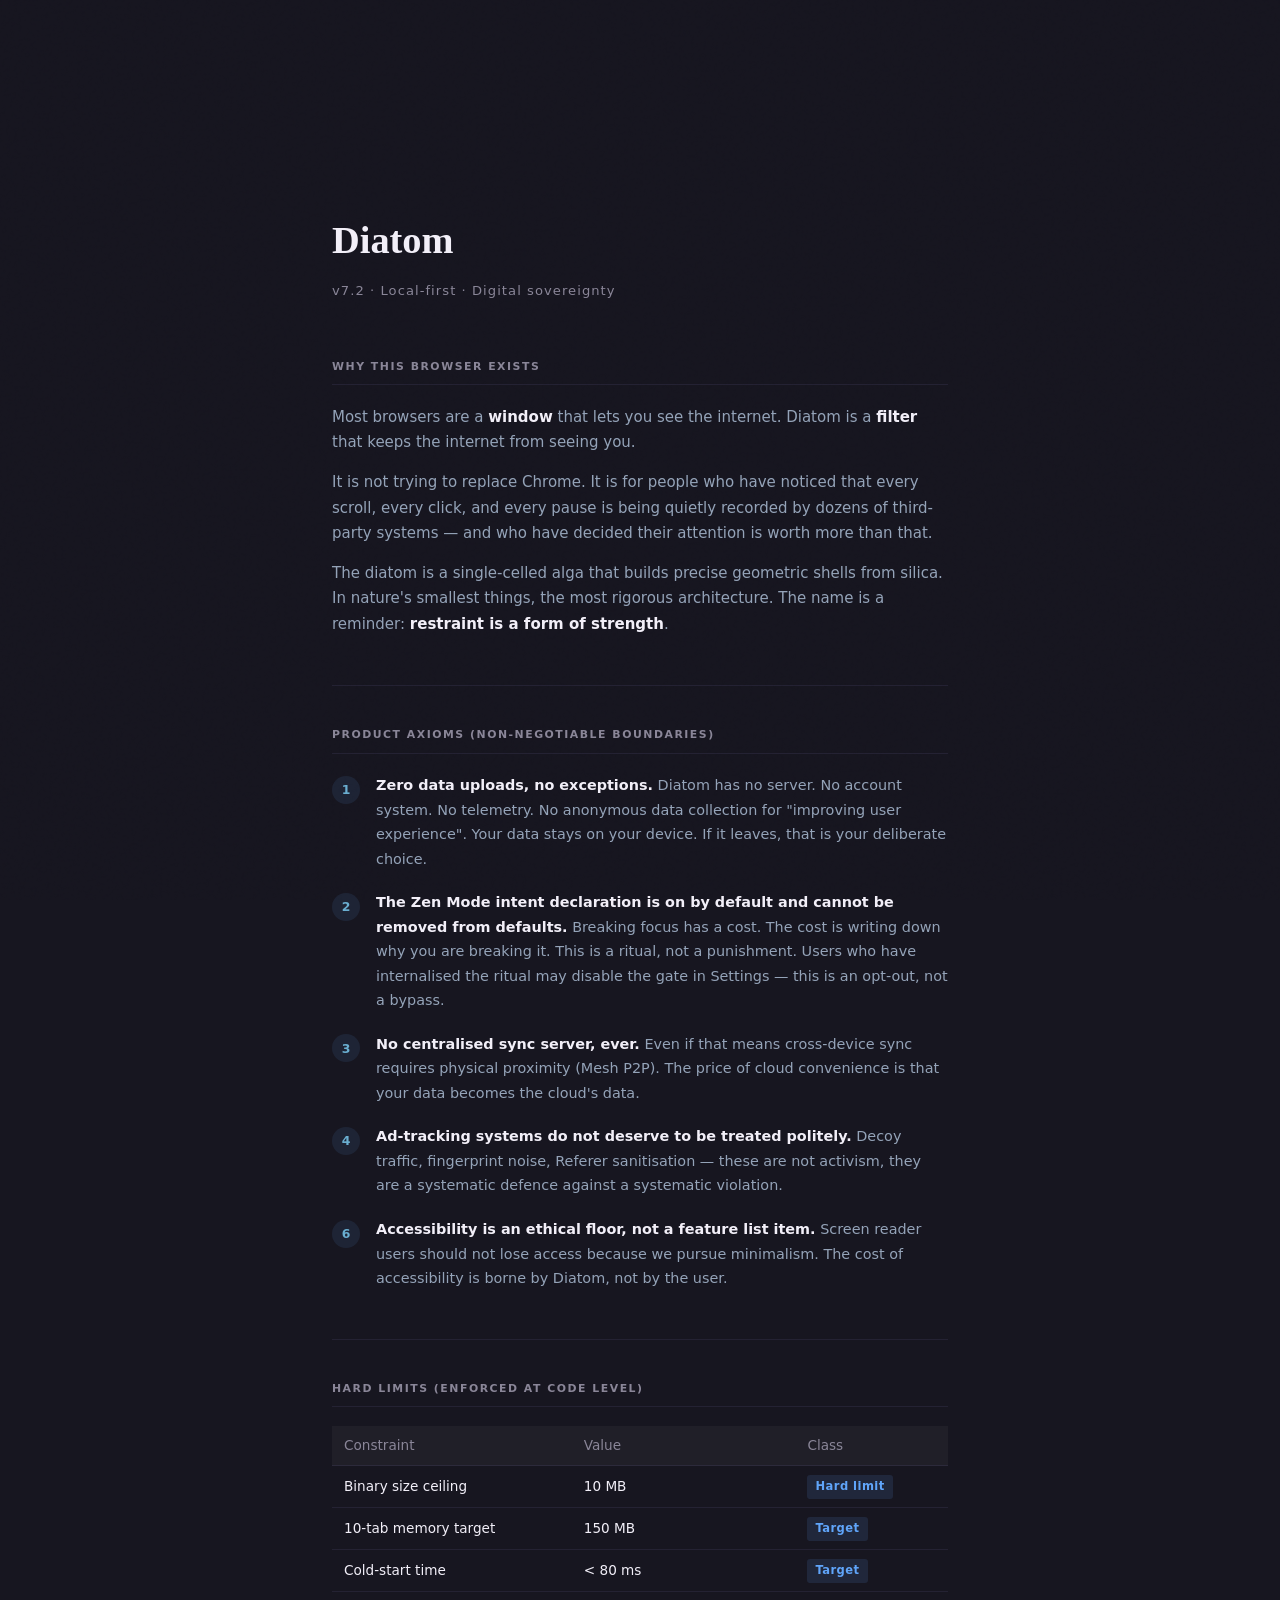
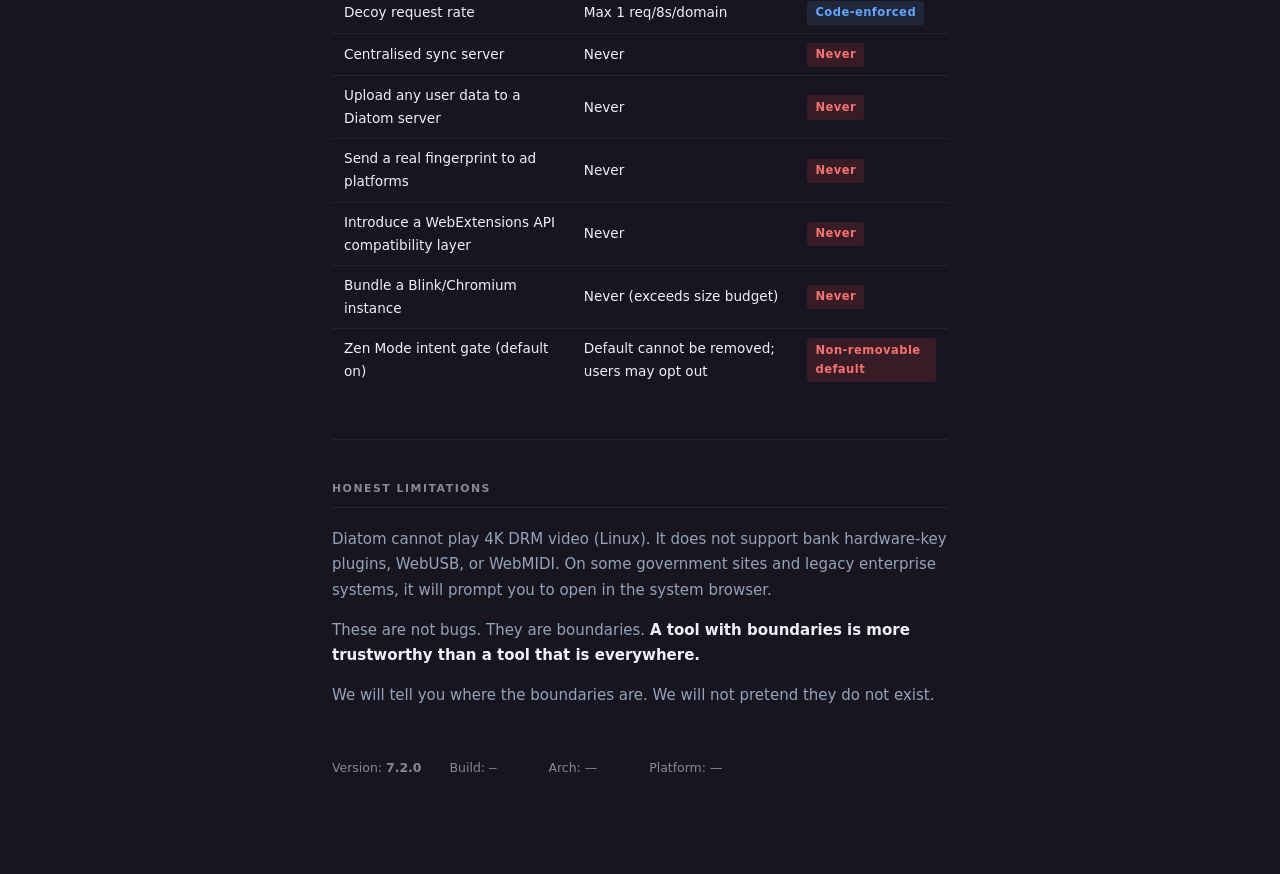
==== commit 4e5dd65d: "v1.0.0-pre the readme hasn't changed for a long time, it will be changed in v1.0.0-alpha, the previo" ====
--- a/src/ui/about.html
+++ b/src/ui/about.html
@@ -2,16 +2,30 @@
 <html lang="en">
 <head> <meta charset="UTF-8"> <meta name="viewport" content="width=device-width, initial-scale=1"> <title>About Diatom</title> <!-- P3 fix: load fonts locally — Inter, Playfair Display, DM Sans, DM Mono --> <link rel="stylesheet" href="../fonts.css"> <!-- P1 fix: dark-mode auto-detection (about.html is always dark, but keep consistent) -->
   <script>
-    (function () {
-      var stored = localStorage.getItem('diatom-theme');
+    // Theme is read from the Tauri backend (cmd_setting_get) rather than
+    // localStorage, because localStorage is cleared by some privacy tools and
+    // is not a reliable storage channel inside Diatom's webview context.
+    // On initial paint, fall back to the OS preference so there is no flash.
+    (async function () {
       var prefersDark = window.matchMedia('(prefers-color-scheme: dark)').matches;
-      document.documentElement.setAttribute('data-theme', stored || (prefersDark ? 'dark' : 'light'));
-      window.matchMedia('(prefers-color-scheme: dark)').addEventListener('change', function (e) {
-        if (!localStorage.getItem('diatom-theme'))
+      document.documentElement.setAttribute('data-theme', prefersDark ? 'dark' : 'light');
+      try {
+        var ipc = await import('../browser/ipc.js');
+        var stored = await ipc.invoke('cmd_setting_get', { key: 'theme' });
+        if (stored === 'dark' || stored === 'light')
+          document.documentElement.setAttribute('data-theme', stored);
+      } catch (_) { /* running outside Tauri — OS preference used */ }
+      window.matchMedia('(prefers-color-scheme: dark)').addEventListener('change', async function (e) {
+        try {
+          var ipc2 = await import('../browser/ipc.js');
+          var s = await ipc2.invoke('cmd_setting_get', { key: 'theme' });
+          if (!s) document.documentElement.setAttribute('data-theme', e.matches ? 'dark' : 'light');
+        } catch (_) {
           document.documentElement.setAttribute('data-theme', e.matches ? 'dark' : 'light');
+        }
       });
     })();
-</script>
+  </script>
   <style>
 *,
 *::before,
@@ -233,23 +247,20 @@
         Diatom has no server. No account system. No telemetry.
         No anonymous data collection for "improving user experience".
         Your data stays on your device. If it leaves, that is your deliberate choice.
-      </div> </div> <div class="axiom"> <div class="axiom-num">2</div> <div class="axiom-body"> <strong>The Zen Mode 50-character gate is never removed.</strong>
+      </div> </div> <div class="axiom"> <div class="axiom-num">2</div> <div class="axiom-body"> <strong>The Zen Mode intent declaration is on by default and cannot be removed from defaults.</strong>
         Breaking focus has a cost. The cost is writing down why you are breaking it.
-        This is not a punishment — it is a ritual. Rituals make behaviour conscious.
+        This is a ritual, not a punishment. Users who have internalised the ritual
+        may disable the gate in Settings — this is an opt-out, not a bypass.
       </div> </div> <div class="axiom"> <div class="axiom-num">3</div> <div class="axiom-body"> <strong>No centralised sync server, ever.</strong>
         Even if that means cross-device sync requires physical proximity (Mesh P2P).
         The price of cloud convenience is that your data becomes the cloud's data.
       </div> </div> <div class="axiom"> <div class="axiom-num">4</div> <div class="axiom-body"> <strong>Ad-tracking systems do not deserve to be treated politely.</strong>
         Decoy traffic, fingerprint noise, Referer sanitisation — these are not activism,
         they are a systematic defence against a systematic violation.
-      </div> </div> <div class="axiom"> <div class="axiom-num">5</div> <div class="axiom-body"> <strong>The Echo tells you the truth, even when it is uncomfortable.</strong>
-        If you spent 80% of your time consuming fragmented content today, it will say so.
-        This is not judgement — it is a mirror. You are free to dislike what you see,
-        but Diatom will not smash the mirror on your behalf.
       </div> </div> <div class="axiom"> <div class="axiom-num">6</div> <div class="axiom-body"> <strong>Accessibility is an ethical floor, not a feature list item.</strong>
         Screen reader users should not lose access because we pursue minimalism.
         The cost of accessibility is borne by Diatom, not by the user.
-      </div> </div> </section> <hr> <section> <h2>Hard limits (enforced at code level)</h2> <table class="limits"> <thead> <tr><th>Constraint</th><th>Value</th><th>Class</th></tr> </thead> <tbody> <tr> <td>Binary size ceiling</td> <td>15 MB</td> <td><span class="badge badge-always">Hard limit</span></td> </tr> <tr> <td>10-tab memory target</td> <td>150 MB</td> <td><span class="badge badge-always">Target</span></td> </tr> <tr> <td>Cold-start time</td> <td>&lt; 80 ms</td> <td><span class="badge badge-always">Target</span></td> </tr> <tr> <td>Decoy request rate</td> <td>Max 1 req/8s/domain</td> <td><span class="badge badge-always">Code-enforced</span></td> </tr> <tr> <td>Centralised sync server</td> <td>Never</td> <td><span class="badge badge-never">Never</span></td> </tr> <tr> <td>Upload any user data to a Diatom server</td> <td>Never</td> <td><span class="badge badge-never">Never</span></td> </tr> <tr> <td>Send a real fingerprint to ad platforms</td> <td>Never</td> <td><span class="badge badge-never">Never</span></td> </tr> <tr> <td>Introduce a WebExtensions API compatibility layer</td> <td>Never</td> <td><span class="badge badge-never">Never</span></td> </tr> <tr> <td>Bundle a Blink/Chromium instance</td> <td>Never (exceeds size budget)</td> <td><span class="badge badge-never">Never</span></td> </tr> <tr> <td>Zen Mode skip button</td> <td>Never</td> <td><span class="badge badge-never">Never</span></td> </tr> </tbody> </table> </section> <hr> <section> <h2>Honest limitations</h2> <p>
+      </div> </div> </section> <hr> <section> <h2>Hard limits (enforced at code level)</h2> <table class="limits"> <thead> <tr><th>Constraint</th><th>Value</th><th>Class</th></tr> </thead> <tbody> <tr> <td>Binary size ceiling</td> <td>10 MB</td> <td><span class="badge badge-always">Hard limit</span></td> </tr> <tr> <td>10-tab memory target</td> <td>150 MB</td> <td><span class="badge badge-always">Target</span></td> </tr> <tr> <td>Cold-start time</td> <td>&lt; 80 ms</td> <td><span class="badge badge-always">Target</span></td> </tr> <tr> <td>Decoy request rate</td> <td>Max 1 req/8s/domain</td> <td><span class="badge badge-always">Code-enforced</span></td> </tr> <tr> <td>Centralised sync server</td> <td>Never</td> <td><span class="badge badge-never">Never</span></td> </tr> <tr> <td>Upload any user data to a Diatom server</td> <td>Never</td> <td><span class="badge badge-never">Never</span></td> </tr> <tr> <td>Send a real fingerprint to ad platforms</td> <td>Never</td> <td><span class="badge badge-never">Never</span></td> </tr> <tr> <td>Introduce a WebExtensions API compatibility layer</td> <td>Never</td> <td><span class="badge badge-never">Never</span></td> </tr> <tr> <td>Bundle a Blink/Chromium instance</td> <td>Never (exceeds size budget)</td> <td><span class="badge badge-never">Never</span></td> </tr> <tr> <td>Zen Mode intent gate (default on)</td> <td>Default cannot be removed; users may opt out</td> <td><span class="badge badge-never">Non-removable default</span></td> </tr> </tbody> </table> </section> <hr> <section> <h2>Honest limitations</h2> <p>
       Diatom cannot play 4K DRM video (Linux). It does not support bank hardware-key plugins,
       WebUSB, or WebMIDI. On some government sites and legacy enterprise systems,
       it will prompt you to open in the system browser.
--- a/src/fonts.css
+++ b/src/fonts.css
@@ -1,8 +1,25 @@
+/* fonts.css — Diatom typeface tokens
+ *
+ * All stacks resolve to fonts already present on the host system.
+ * No external font files are fetched.
+ *
+ * Design note (v0.16.0): font choice is about *presentation*, not organisation.
+ * Article and RSS views no longer enforce a serif stack — they inherit --f-body
+ * so the reading surface matches the OS default.  Users who prefer a serif face
+ * can override via Page Boosts (diatom://labs → Page Boosts).
+ */
+
 :root {
-  --f-sans: -apple-system, BlinkMacSystemFont, "Segoe UI", system-ui, Ubuntu, Cantarell, sans-serif;
-  --f-serif: "New York", "Iowan Old Style", Cambria, Georgia, "Times New Roman", serif;
-  --f-body: -apple-system, BlinkMacSystemFont, "Segoe UI", system-ui, Ubuntu, Cantarell, sans-serif;
-  --f-mono:
-    "SF Mono", "Cascadia Code", "Cascadia Mono", "Fira Code", "DejaVu Sans Mono", Menlo, Consolas,
-    monospace;
+  /* Interface text — the default face for all shell chrome. */
+  --f-sans: system-ui, -apple-system, sans-serif;
+
+  /* Retained for Page Boosts and explicit opt-in contexts.
+     Not applied automatically to any reading surface. */
+  --f-serif: ui-serif, Georgia, serif;
+
+  /* Code, addresses, and monospaced data. */
+  --f-mono: ui-monospace, "Cascadia Code", "Fira Code", Menlo, Consolas, monospace;
+
+  /* Prose bodies (article view, RSS reader) — inherits OS default, no forced stack. */
+  --f-body: inherit;
 }
